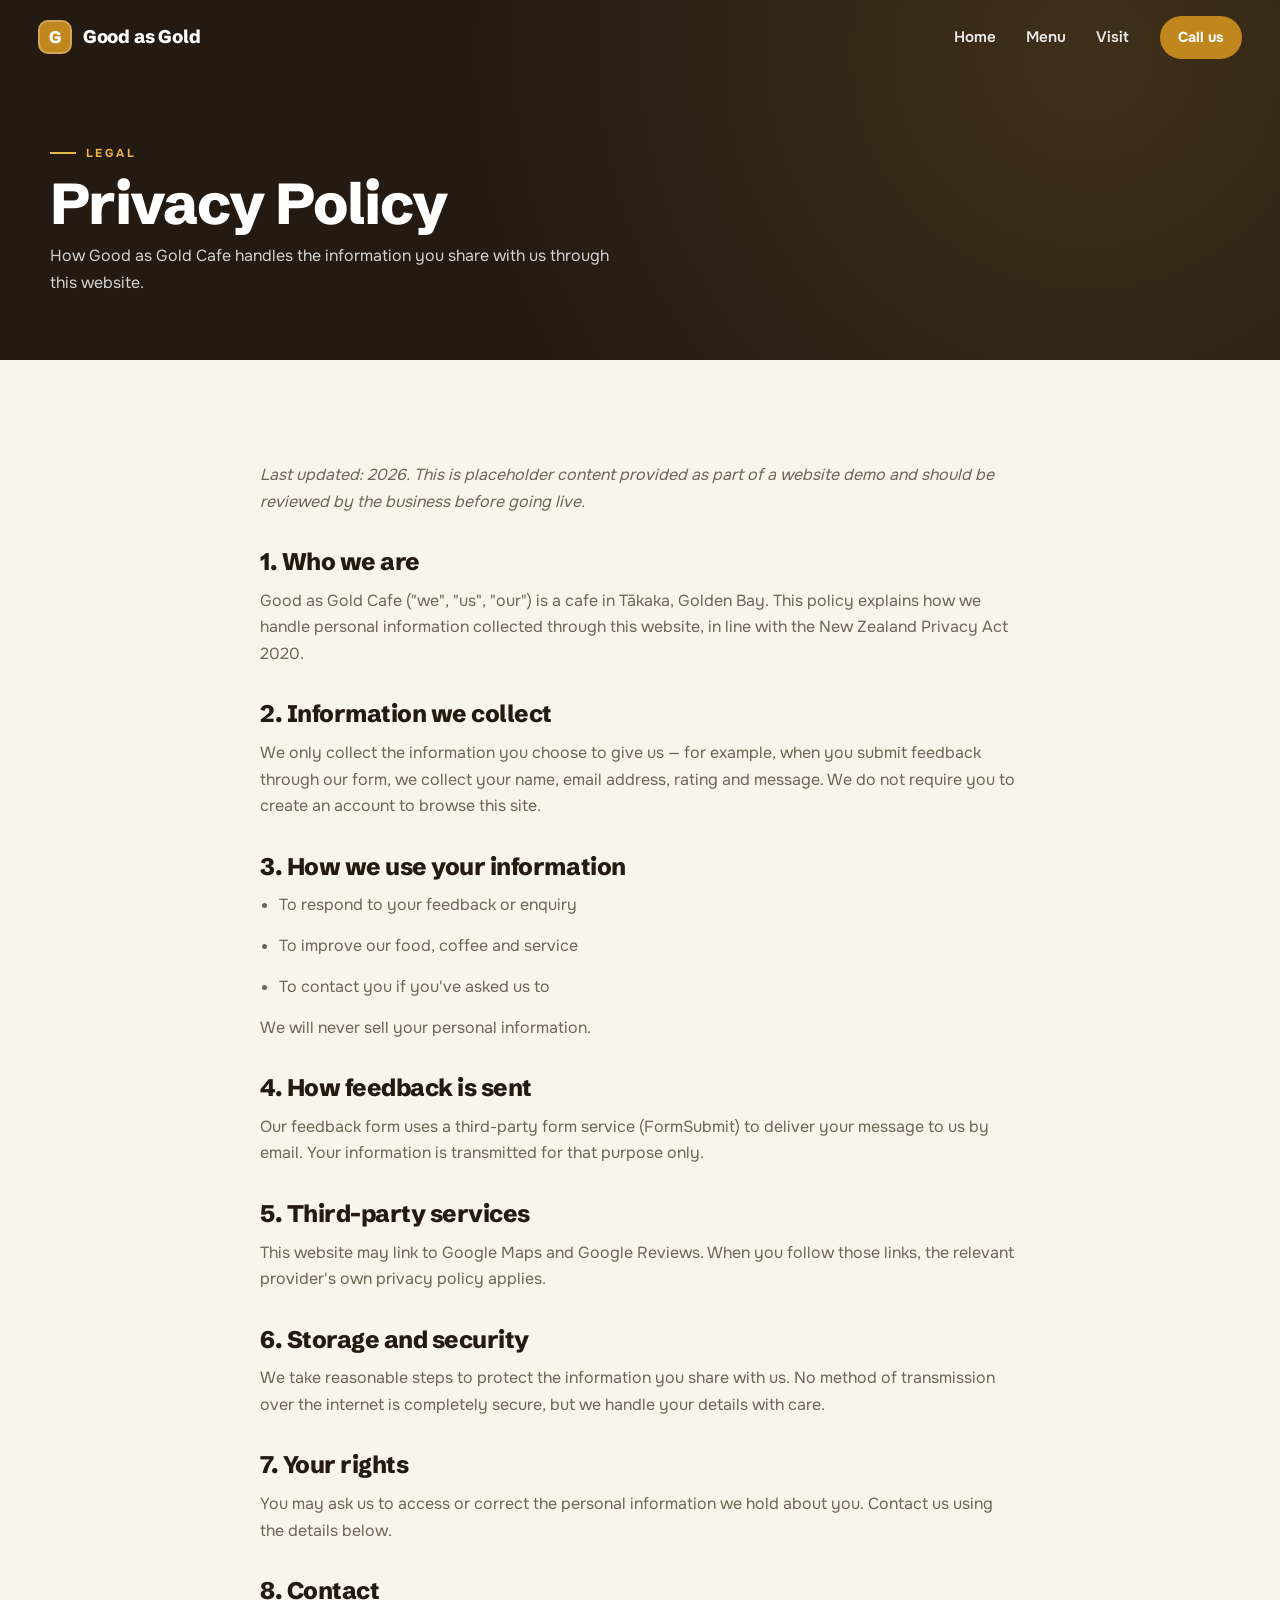
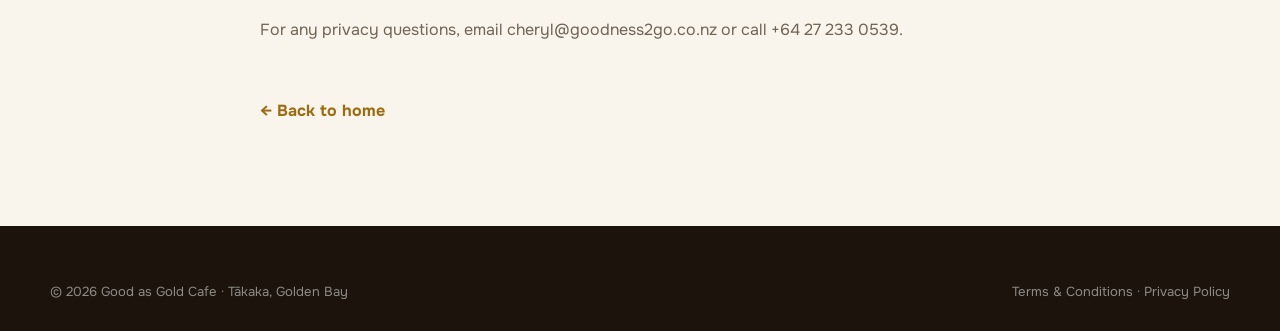
==== privacy.html @ ed058e1f "Initial build: Good as Gold Cafe" ====
<!DOCTYPE html>
<html lang="en-NZ">
<head>
<meta charset="UTF-8" />
<meta name="viewport" content="width=device-width, initial-scale=1.0" />
<title>Privacy Policy | Good as Gold Cafe</title>
<meta name="description" content="Privacy policy for Good as Gold Cafe, Tākaka." />
<link rel="preconnect" href="https://fonts.googleapis.com" />
<link rel="preconnect" href="https://fonts.gstatic.com" crossorigin />
<link href="https://fonts.googleapis.com/css2?family=Schibsted+Grotesk:wght@500;700;800&family=Onest:wght@400;500;600;700&display=swap" rel="stylesheet" />
<link rel="stylesheet" href="styles.css" />
<link rel="icon" href="data:image/svg+xml,%3Csvg xmlns='http://www.w3.org/2000/svg' viewBox='0 0 100 100'%3E%3Crect width='100' height='100' rx='22' fill='%23c0871f'/%3E%3Ctext x='50' y='70' font-family='Georgia,serif' font-size='58' font-weight='bold' text-anchor='middle' fill='white'%3EG%3C/text%3E%3C/svg%3E" />
</head>
<body>

<nav class="nav scrolled">
  <a href="index.html" class="brand"><span class="mark">G</span> Good as Gold</a>
  <div class="nav-links">
    <a href="index.html" class="link">Home</a>
    <a href="index.html#menu" class="link">Menu</a>
    <a href="index.html#visit" class="link">Visit</a>
    <a href="tel:+6427233 0539" class="nav-cta">Call us</a>
  </div>
  <button class="nav-toggle" aria-label="Menu"><span></span><span></span><span></span></button>
</nav>

<header class="subhead">
  <div class="wrap">
    <span class="eyebrow">Legal</span>
    <h1>Privacy Policy</h1>
    <p>How Good as Gold Cafe handles the information you share with us through this website.</p>
  </div>
</header>

<section class="section section-cream">
  <div class="wrap prose">
    <p><em>Last updated: 2026. This is placeholder content provided as part of a website demo and should be reviewed by the business before going live.</em></p>

    <h2>1. Who we are</h2>
    <p>Good as Gold Cafe ("we", "us", "our") is a cafe in Tākaka, Golden Bay. This policy explains how we handle personal information collected through this website, in line with the New Zealand Privacy Act 2020.</p>

    <h2>2. Information we collect</h2>
    <p>We only collect the information you choose to give us — for example, when you submit feedback through our form, we collect your name, email address, rating and message. We do not require you to create an account to browse this site.</p>

    <h2>3. How we use your information</h2>
    <ul>
      <li>To respond to your feedback or enquiry</li>
      <li>To improve our food, coffee and service</li>
      <li>To contact you if you've asked us to</li>
    </ul>
    <p>We will never sell your personal information.</p>

    <h2>4. How feedback is sent</h2>
    <p>Our feedback form uses a third-party form service (FormSubmit) to deliver your message to us by email. Your information is transmitted for that purpose only.</p>

    <h2>5. Third-party services</h2>
    <p>This website may link to Google Maps and Google Reviews. When you follow those links, the relevant provider's own privacy policy applies.</p>

    <h2>6. Storage and security</h2>
    <p>We take reasonable steps to protect the information you share with us. No method of transmission over the internet is completely secure, but we handle your details with care.</p>

    <h2>7. Your rights</h2>
    <p>You may ask us to access or correct the personal information we hold about you. Contact us using the details below.</p>

    <h2>8. Contact</h2>
    <p>For any privacy questions, email <a href="mailto:cheryl@goodness2go.co.nz">cheryl@goodness2go.co.nz</a> or call <a href="tel:+6427233 0539">+64 27 233 0539</a>.</p>

    <a href="index.html" class="back-link">← Back to home</a>
  </div>
</section>

<footer class="footer">
  <div class="wrap">
    <div class="footer-bottom" style="border-top:0;padding-top:0;">
      <span>© <span data-year>2026</span> Good as Gold Cafe · Tākaka, Golden Bay</span>
      <span><a href="terms.html">Terms &amp; Conditions</a> · <a href="privacy.html">Privacy Policy</a></span>
    </div>
  </div>
</footer>

<script src="main.js"></script>
</body>
</html>
---- styles.css ----
/* Good as Gold Cafe — Fresh archetype
   Fonts: Schibsted Grotesk (display) + Onest (body)
   Accent: warm Golden Bay gold on cream, warm espresso anchor */

:root {
  --gold: #c0871f;
  --gold-deep: #9c6c14;
  --gold-soft: #e7b64d;
  --espresso: #241a12;
  --espresso-2: #322418;
  --ink: #2a231c;
  --cream: #faf5ec;
  --bone: #f1e7d6;
  --card: #ffffff;
  --muted: #6f6455;
  --line: rgba(36, 26, 18, 0.10);
  --radius: 18px;
  --radius-lg: 26px;
  --shadow: 0 18px 44px -24px rgba(36, 26, 18, 0.45);
  --shadow-soft: 0 10px 30px -20px rgba(36, 26, 18, 0.5);
  --maxw: 1180px;
  --img-filter: saturate(1.02) contrast(1.03) brightness(0.99);
}

* { margin: 0; padding: 0; box-sizing: border-box; }

html { scroll-behavior: smooth; }

body {
  font-family: "Onest", system-ui, -apple-system, sans-serif;
  color: var(--ink);
  background: var(--cream);
  line-height: 1.65;
  -webkit-font-smoothing: antialiased;
  overflow-x: hidden;
}

img { image-orientation: from-image; max-width: 100%; display: block; }

h1, h2, h3, h4, .display {
  font-family: "Schibsted Grotesk", system-ui, sans-serif;
  font-weight: 800;
  line-height: 1.04;
  letter-spacing: -0.02em;
  color: var(--espresso);
}

a { color: inherit; text-decoration: none; }

.wrap { width: min(100% - 2.6rem, var(--maxw)); margin-inline: auto; }

.eyebrow {
  font-family: "Onest", sans-serif;
  text-transform: uppercase;
  letter-spacing: 0.24em;
  font-size: 0.72rem;
  font-weight: 700;
  color: var(--gold-deep);
  display: inline-flex;
  align-items: center;
  gap: 0.6rem;
}
.eyebrow::before {
  content: "";
  width: 26px; height: 2px;
  background: var(--gold);
  display: inline-block;
}

.section { padding: clamp(4rem, 8vw, 7rem) 0; }
.section-bone { background: var(--bone); }
.section-cream { background: var(--cream); }

.lead { font-size: 1.06rem; color: var(--muted); max-width: 60ch; }

/* Buttons */
.btn {
  display: inline-flex; align-items: center; justify-content: center; gap: 0.55rem;
  font-family: "Schibsted Grotesk", sans-serif;
  font-weight: 700; font-size: 0.98rem;
  padding: 0.95rem 1.7rem;
  border-radius: 999px;
  border: 2px solid transparent;
  cursor: pointer;
  transition: transform .25s ease, box-shadow .25s ease, background .25s ease, color .25s ease;
  white-space: nowrap;
}
.btn-primary { background: var(--gold); color: #fff; box-shadow: 0 14px 30px -14px rgba(192,135,31,.7); }
.btn-primary:hover { transform: translateY(-2px); background: var(--gold-deep); }
.btn-ghost { background: transparent; border-color: rgba(255,255,255,.55); color: #fff; }
.btn-ghost:hover { background: rgba(255,255,255,.12); transform: translateY(-2px); }
.btn-dark { background: var(--espresso); color: #fff; }
.btn-dark:hover { transform: translateY(-2px); background: #000; }
.btn-outline { border-color: var(--line); color: var(--espresso); background: #fff; }
.btn-outline:hover { border-color: var(--gold); color: var(--gold-deep); transform: translateY(-2px); }
.btn-lg { padding: 1.15rem 2.1rem; font-size: 1.05rem; }

/* ---------- NAV ---------- */
.nav {
  position: fixed; top: 0; left: 0; right: 0; z-index: 100;
  display: flex; align-items: center; justify-content: space-between;
  padding: 1rem clamp(1.3rem, 4vw, 2.4rem);
  transition: background .3s ease, box-shadow .3s ease, padding .3s ease;
}
.nav.scrolled {
  background: rgba(250, 245, 236, 0.92);
  backdrop-filter: blur(12px);
  box-shadow: 0 1px 0 var(--line);
  padding-top: .75rem; padding-bottom: .75rem;
}
.brand { display: flex; align-items: center; gap: .65rem; font-family: "Schibsted Grotesk", sans-serif; font-weight: 800; font-size: 1.15rem; color: #fff; letter-spacing: -0.01em; }
.nav.scrolled .brand { color: var(--espresso); }
.brand .mark {
  width: 34px; height: 34px; border-radius: 10px;
  background: var(--gold); color: #fff;
  display: grid; place-items: center; font-size: 1.05rem; font-weight: 800;
  box-shadow: inset 0 0 0 2px rgba(255,255,255,.25);
}
.nav-links { display: flex; align-items: center; gap: 1.9rem; }
.nav-links a.link { color: rgba(255,255,255,.9); font-weight: 600; font-size: .95rem; transition: color .2s; }
.nav.scrolled .nav-links a.link { color: var(--muted); }
.nav-links a.link:hover { color: var(--gold-soft); }
.nav.scrolled .nav-links a.link:hover { color: var(--gold-deep); }
.nav-cta { background: var(--gold); color: #fff !important; padding: .6rem 1.15rem; border-radius: 999px; font-weight: 700; font-size: .9rem; transition: transform .2s, background .2s; }
.nav-cta:hover { transform: translateY(-1px); background: var(--gold-deep); }
.nav-toggle { display: none; background: none; border: 0; cursor: pointer; flex-direction: column; gap: 5px; }
.nav-toggle span { width: 26px; height: 2px; background: #fff; display: block; transition: .3s; }
.nav.scrolled .nav-toggle span { background: var(--espresso); }

@media (max-width: 860px) {
  .nav-links {
    position: fixed; inset: 0 0 0 auto; width: min(78vw, 320px);
    background: var(--espresso); flex-direction: column; align-items: flex-start;
    justify-content: center; gap: 1.6rem; padding: 2rem 2.2rem;
    transform: translateX(100%); transition: transform .35s ease; box-shadow: var(--shadow);
  }
  .nav-links.open { transform: translateX(0); }
  .nav-links a.link { color: #fff; font-size: 1.15rem; }
  .nav.scrolled .nav-links a.link { color: #fff; }
  .nav-toggle { display: flex; }
}

/* ---------- HERO ---------- */
.hero { position: relative; min-height: 100svh; display: flex; align-items: center; background: var(--espresso); overflow: hidden; }
.hero-slides { position: absolute; inset: 0; }
.hero-slide {
  position: absolute; inset: 0;
  background-size: cover; background-position: center;
  opacity: 0; transition: opacity 1.6s ease-in-out;
  filter: var(--img-filter);
}
.hero-slide.active { opacity: 1; }
.hero-overlay {
  position: absolute; inset: 0;
  background: linear-gradient(115deg, rgba(36,26,18,.82) 0%, rgba(36,26,18,.55) 48%, rgba(36,26,18,.30) 100%);
}
.hero-content { position: relative; z-index: 2; padding-top: 6rem; padding-bottom: 3rem; }
.hero .eyebrow { color: var(--gold-soft); }
.hero .eyebrow::before { background: var(--gold-soft); }
.hero h1 { color: #fff; font-size: clamp(2.5rem, 6.4vw, 4.9rem); max-width: 16ch; margin: 1.1rem 0 1.2rem; }
.hero h1 .hl { color: var(--gold-soft); }
.hero p.sub { color: rgba(255,255,255,.9); font-size: clamp(1.02rem, 2vw, 1.22rem); max-width: 46ch; margin-bottom: 2rem; }
.hero-ctas { display: flex; gap: .9rem; flex-wrap: wrap; }
.hero-meta { display: flex; gap: 1.8rem; margin-top: 2.6rem; flex-wrap: wrap; color: rgba(255,255,255,.85); font-size: .92rem; }
.hero-meta b { color: #fff; font-family: "Schibsted Grotesk", sans-serif; display: block; font-size: 1.05rem; }
.scroll-hint { position: absolute; bottom: 1.4rem; left: 50%; transform: translateX(-50%); z-index: 2; color: rgba(255,255,255,.7); font-size: .75rem; letter-spacing: .2em; text-transform: uppercase; animation: bob 2s ease-in-out infinite; }
@keyframes bob { 0%,100% { transform: translate(-50%,0);} 50% { transform: translate(-50%,7px);} }

/* ---------- TRUST STRIP ---------- */
.trust { background: var(--espresso); color: #fff; padding: 2.4rem 0; }
.trust-grid { display: grid; grid-template-columns: repeat(3, 1fr); gap: 1.6rem; }
.trust-item { display: flex; gap: 1rem; align-items: flex-start; }
.trust-item .ic { flex: 0 0 auto; width: 46px; height: 46px; border-radius: 12px; background: rgba(231,182,77,.14); display: grid; place-items: center; color: var(--gold-soft); }
.trust-item h4 { color: #fff; font-size: 1.02rem; margin-bottom: .15rem; }
.trust-item p { color: rgba(255,255,255,.72); font-size: .9rem; line-height: 1.5; }
@media (max-width: 780px){ .trust-grid { grid-template-columns: 1fr; gap: 1.3rem; } }

/* ---------- SECTION HEADS ---------- */
.head { max-width: 62ch; margin-bottom: 3rem; }
.head.center { margin-inline: auto; text-align: center; }
.head h2 { font-size: clamp(2rem, 4.4vw, 3.1rem); margin: .8rem 0 1rem; }

/* ---------- SERVICES ---------- */
.cards { display: grid; grid-template-columns: repeat(3, 1fr); gap: 1.4rem; }
.card {
  background: var(--card); border-radius: var(--radius-lg); padding: 2rem 1.7rem;
  border: 1px solid var(--line); box-shadow: var(--shadow-soft);
  transition: transform .3s ease, box-shadow .3s ease;
}
.card:hover { transform: translateY(-6px); box-shadow: var(--shadow); }
.card .ic { width: 54px; height: 54px; border-radius: 15px; background: linear-gradient(150deg, var(--gold-soft), var(--gold)); display: grid; place-items: center; color: #fff; margin-bottom: 1.2rem; box-shadow: 0 10px 20px -12px rgba(192,135,31,.9); }
.card h3 { font-size: 1.25rem; margin-bottom: .5rem; }
.card p { color: var(--muted); font-size: .96rem; }
@media (max-width: 900px){ .cards { grid-template-columns: 1fr 1fr; } }
@media (max-width: 620px){ .cards { grid-template-columns: 1fr; } }

/* ---------- ABOUT ---------- */
.split { display: grid; grid-template-columns: 1.05fr 1fr; gap: clamp(2rem, 5vw, 4.5rem); align-items: center; }
.about-media { position: relative; }
.about-media img { width: 100%; aspect-ratio: 4/3; object-fit: cover; border-radius: var(--radius-lg); filter: var(--img-filter); box-shadow: var(--shadow); }
.corner-tag { position: absolute; bottom: -18px; left: -18px; background: var(--gold); color: #fff; padding: 1rem 1.3rem; border-radius: 16px; font-family: "Schibsted Grotesk", sans-serif; font-weight: 800; line-height: 1.1; box-shadow: var(--shadow); }
.corner-tag span { display: block; font-size: .72rem; font-weight: 600; opacity: .85; letter-spacing: .12em; text-transform: uppercase; }
.corner-tag b { font-size: 1.5rem; }
.checklist { list-style: none; margin-top: 1.6rem; display: grid; gap: .85rem; }
.checklist li { display: flex; gap: .8rem; align-items: flex-start; font-weight: 500; }
.checklist li .tick { flex: 0 0 auto; width: 24px; height: 24px; border-radius: 50%; background: rgba(192,135,31,.14); color: var(--gold-deep); display: grid; place-items: center; margin-top: 2px; }
.about p + p { margin-top: 1rem; }
@media (max-width: 860px){ .split { grid-template-columns: 1fr; } .corner-tag { left: auto; right: 16px; } }

/* ---------- GALLERY (masonry natural) ---------- */
.gallery { column-count: 3; column-gap: 1.1rem; }
.gallery img { width: 100%; height: auto; display: block; margin-bottom: 1.1rem; border-radius: var(--radius); filter: var(--img-filter); break-inside: avoid; box-shadow: var(--shadow-soft); transition: transform .35s ease; }
.gallery img:hover { transform: scale(1.02); }
@media (max-width: 860px){ .gallery { column-count: 2; } }
@media (max-width: 520px){ .gallery { column-count: 1; } }

/* ---------- CREW ---------- */
.crew { display: grid; grid-template-columns: repeat(3, 1fr); gap: 1.4rem; }
.crew-card { background: var(--card); border-radius: var(--radius-lg); padding: 2rem 1.7rem; border: 1px solid var(--line); text-align: center; box-shadow: var(--shadow-soft); transition: transform .3s; }
.crew-card:hover { transform: translateY(-5px); }
.avatar { width: 78px; height: 78px; border-radius: 50%; margin: 0 auto 1.1rem; background: var(--espresso); color: var(--gold-soft); display: grid; place-items: center; font-family: "Schibsted Grotesk", sans-serif; font-weight: 800; font-size: 1.5rem; box-shadow: 0 0 0 4px rgba(192,135,31,.22); }
.crew-card h4 { font-size: 1.2rem; }
.crew-card .role { color: var(--gold-deep); font-weight: 700; font-size: .82rem; text-transform: uppercase; letter-spacing: .12em; margin: .3rem 0 .7rem; }
.crew-card p { color: var(--muted); font-size: .93rem; }
@media (max-width: 820px){ .crew { grid-template-columns: 1fr; max-width: 420px; margin-inline: auto; } }

.badge { display: inline-block; background: rgba(192,135,31,.14); color: var(--gold-deep); font-weight: 700; font-size: .74rem; letter-spacing: .1em; text-transform: uppercase; padding: .35rem .85rem; border-radius: 999px; margin-bottom: 1rem; }

/* ---------- REVIEWS ---------- */
.reviews { display: grid; grid-template-columns: repeat(3, 1fr); gap: 1.4rem; }
.review-card { background: var(--card); border-radius: var(--radius-lg); padding: 1.9rem 1.7rem; border: 1px solid var(--line); box-shadow: var(--shadow-soft); }
.stars { color: var(--gold); letter-spacing: 2px; margin-bottom: .9rem; font-size: 1.05rem; }
.review-card p { font-style: italic; color: var(--ink); margin-bottom: 1.2rem; }
.reviewer { display: flex; align-items: center; gap: .7rem; }
.reviewer .r-av { width: 40px; height: 40px; border-radius: 50%; background: var(--bone); color: var(--espresso); display: grid; place-items: center; font-weight: 700; font-family: "Schibsted Grotesk", sans-serif; }
.reviewer b { display: block; font-size: .95rem; }
.reviewer span { color: var(--muted); font-size: .82rem; }
@media (max-width: 900px){ .reviews { grid-template-columns: 1fr; } }

/* ---------- REVIEW FUNNEL BANNER ---------- */
.funnel { background: var(--espresso); color: #fff; text-align: center; position: relative; overflow: hidden; }
.funnel::after { content: ""; position: absolute; inset: 0; background: radial-gradient(circle at 80% 20%, rgba(231,182,77,.16), transparent 55%); }
.funnel .wrap { position: relative; z-index: 2; }
.funnel h2 { color: #fff; font-size: clamp(1.8rem, 4vw, 2.8rem); max-width: 22ch; margin: .6rem auto 1rem; }
.funnel .fstars { color: var(--gold-soft); font-size: 1.8rem; letter-spacing: 5px; margin-bottom: 1.2rem; }
.funnel p { color: rgba(255,255,255,.8); max-width: 48ch; margin: 0 auto 1.8rem; }

/* ---------- CONTACT ---------- */
.contact { background: var(--espresso); color: #fff; }
.contact .split { align-items: stretch; }
.contact h2 { color: #fff; }
.contact .eyebrow { color: var(--gold-soft); } .contact .eyebrow::before { background: var(--gold-soft); }
.contact p.lead { color: rgba(255,255,255,.78); }
.info-list { list-style: none; margin: 2rem 0; display: grid; gap: 1.2rem; }
.info-list li { display: flex; gap: 1rem; align-items: flex-start; }
.info-list .ic { flex: 0 0 auto; width: 46px; height: 46px; border-radius: 12px; background: rgba(231,182,77,.14); color: var(--gold-soft); display: grid; place-items: center; }
.info-list b { display: block; color: #fff; font-family: "Schibsted Grotesk", sans-serif; }
.info-list a, .info-list span { color: rgba(255,255,255,.8); }
.info-list a:hover { color: var(--gold-soft); }
.contact-actions { display: grid; gap: 1rem; align-content: center; background: var(--espresso-2); border: 1px solid rgba(255,255,255,.08); border-radius: var(--radius-lg); padding: 2.2rem; }
.contact-actions h3 { color: #fff; font-size: 1.4rem; margin-bottom: .3rem; }
.contact-actions p { color: rgba(255,255,255,.7); font-size: .93rem; margin-bottom: .6rem; }
.contact-actions .btn { width: 100%; }
.hours-mini { margin-top: .4rem; font-size: .88rem; color: rgba(255,255,255,.72); border-top: 1px solid rgba(255,255,255,.1); padding-top: 1rem; }
.hours-mini div { display: flex; justify-content: space-between; padding: .18rem 0; }

/* ---------- FOOTER ---------- */
.footer { background: #1b130c; color: rgba(255,255,255,.7); padding: 3.4rem 0 1.8rem; }
.footer-top { display: grid; grid-template-columns: 1.4fr 1fr 1fr; gap: 2rem; margin-bottom: 2.4rem; }
.footer .brand { color: #fff; margin-bottom: .9rem; }
.footer p { font-size: .92rem; max-width: 34ch; }
.footer h5 { color: #fff; font-family: "Schibsted Grotesk", sans-serif; font-size: .95rem; text-transform: uppercase; letter-spacing: .1em; margin-bottom: 1rem; }
.footer ul { list-style: none; display: grid; gap: .55rem; }
.footer ul a { color: rgba(255,255,255,.7); font-size: .92rem; }
.footer ul a:hover { color: var(--gold-soft); }
.footer-bottom { border-top: 1px solid rgba(255,255,255,.1); padding-top: 1.4rem; display: flex; justify-content: space-between; flex-wrap: wrap; gap: .6rem; font-size: .82rem; color: rgba(255,255,255,.5); }
@media (max-width: 780px){ .footer-top { grid-template-columns: 1fr; gap: 1.6rem; } }

/* ---------- REVEAL ANIM ---------- */
.reveal { opacity: 0; transform: translateY(28px); transition: opacity .8s ease, transform .8s ease; }
.reveal.in { opacity: 1; transform: none; }

/* ---------- INTRO OVERLAY ---------- */
.intro { position: fixed; inset: 0; z-index: 2000; background: var(--espresso); display: grid; place-items: center; transition: opacity .7s ease, visibility .7s ease; }
.intro.hide { opacity: 0; visibility: hidden; }
.intro-inner { text-align: center; }
.intro .mark-lg { width: 74px; height: 74px; border-radius: 20px; background: var(--gold); color: #fff; display: grid; place-items: center; font-family: "Schibsted Grotesk", sans-serif; font-weight: 800; font-size: 2rem; margin: 0 auto 1.1rem; animation: pop .8s cubic-bezier(.2,.8,.2,1); }
.intro h2 { color: #fff; font-size: 1.5rem; letter-spacing: -.01em; opacity: 0; animation: fadeUp .7s ease .3s forwards; }
.intro .load-bar { width: 130px; height: 3px; background: rgba(255,255,255,.15); border-radius: 3px; margin: 1.3rem auto 0; overflow: hidden; }
.intro .load-bar span { display: block; height: 100%; width: 0; background: var(--gold-soft); animation: load 1.1s ease forwards; }
@keyframes pop { 0% { transform: scale(.6); opacity: 0;} 100% { transform: scale(1); opacity: 1;} }
@keyframes fadeUp { to { opacity: 1; transform: none; } }
@keyframes load { to { width: 100%; } }

/* ---------- SUB-PAGE HEADER ---------- */
.subhead { background: var(--espresso); color: #fff; padding: 8.5rem 0 4rem; position: relative; overflow: hidden; }
.subhead::after { content: ""; position: absolute; inset: 0; background: radial-gradient(circle at 85% 15%, rgba(231,182,77,.14), transparent 55%); }
.subhead .wrap { position: relative; z-index: 2; }
.subhead h1 { color: #fff; font-size: clamp(2.2rem, 5vw, 3.6rem); margin: .7rem 0 .6rem; }
.subhead p { color: rgba(255,255,255,.8); max-width: 52ch; }
.subhead .eyebrow { color: var(--gold-soft); } .subhead .eyebrow::before { background: var(--gold-soft); }

/* ---------- LEGAL / PROSE ---------- */
.prose { max-width: 760px; margin-inline: auto; }
.prose h2 { font-size: 1.5rem; margin: 2.2rem 0 .8rem; }
.prose p, .prose li { color: var(--muted); margin-bottom: .9rem; }
.prose ul { padding-left: 1.2rem; }
.back-link { display: inline-flex; align-items: center; gap: .4rem; color: var(--gold-deep); font-weight: 700; margin-top: 2.5rem; }
.back-link:hover { gap: .7rem; transition: gap .2s; }

@media (prefers-reduced-motion: reduce) {
  .hero-slide { transition: none; }
  .reveal { opacity: 1; transform: none; transition: none; }
  * { animation: none !important; }
}
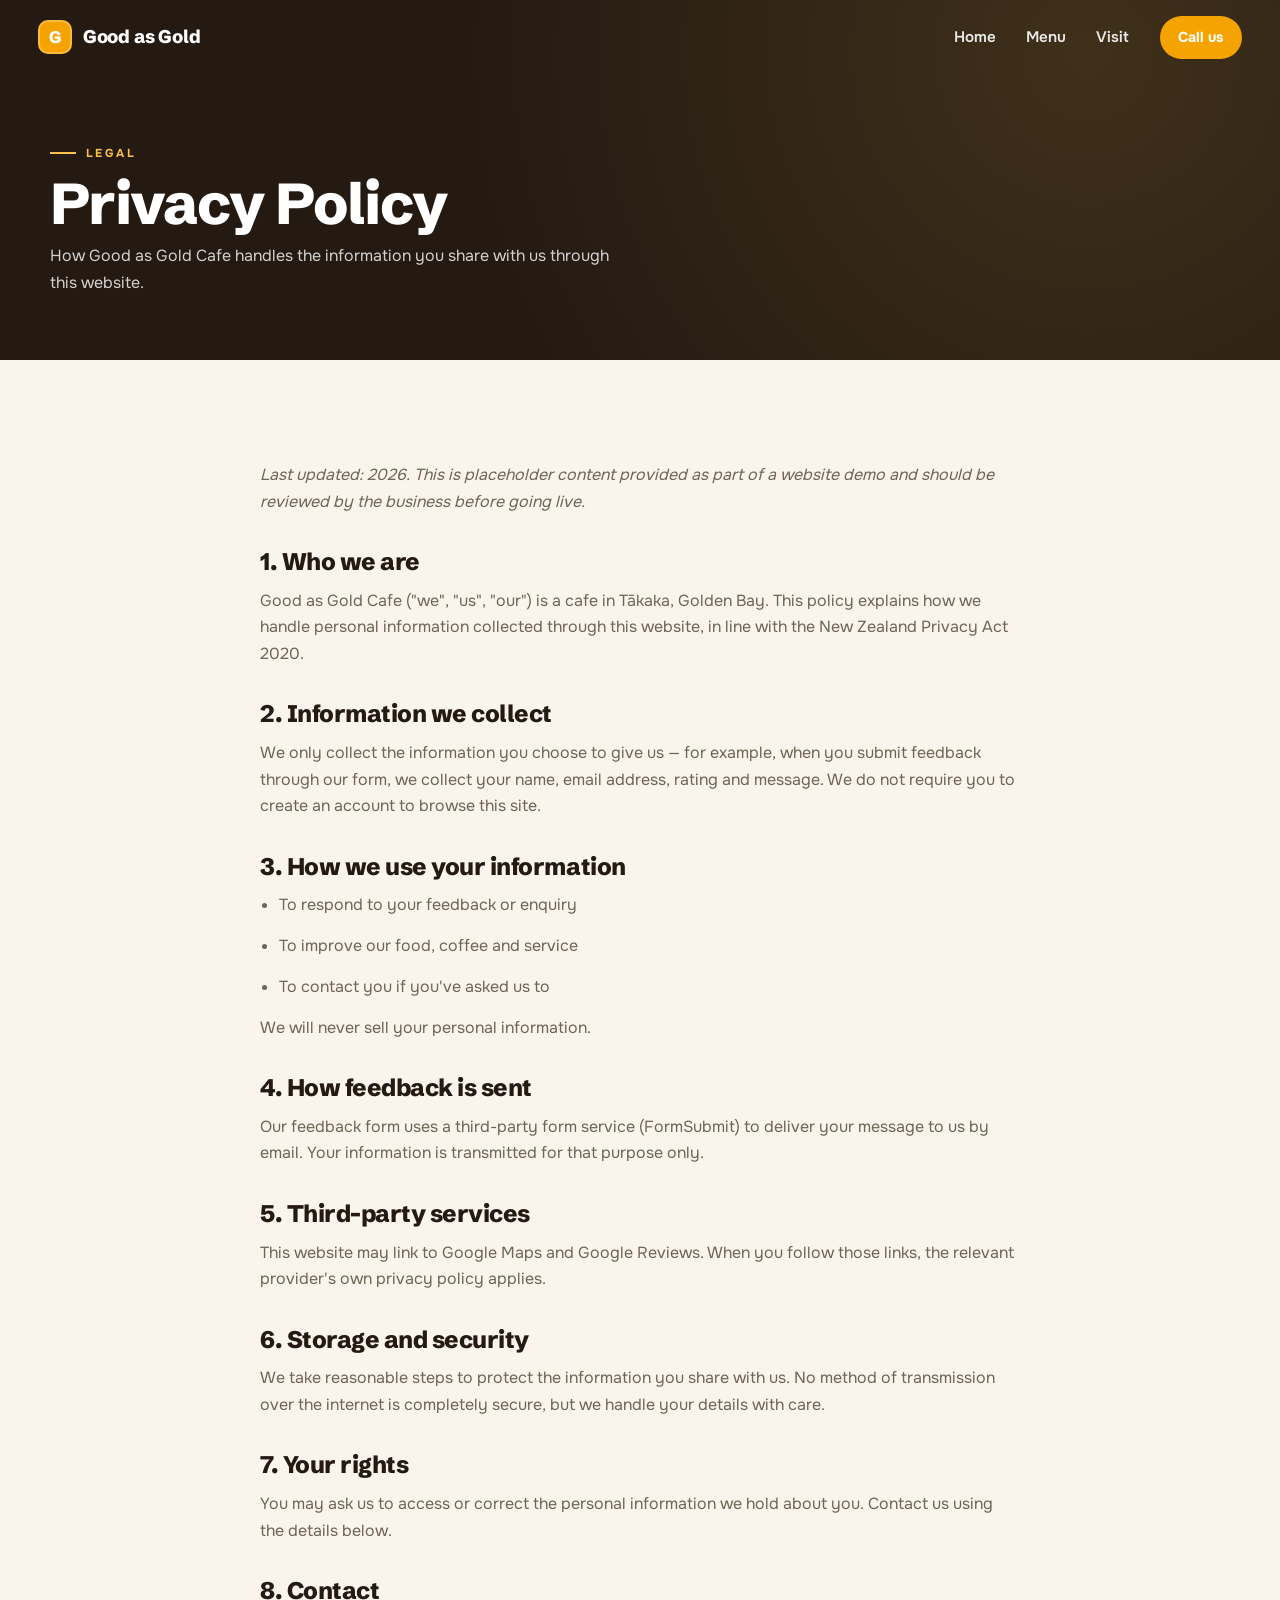
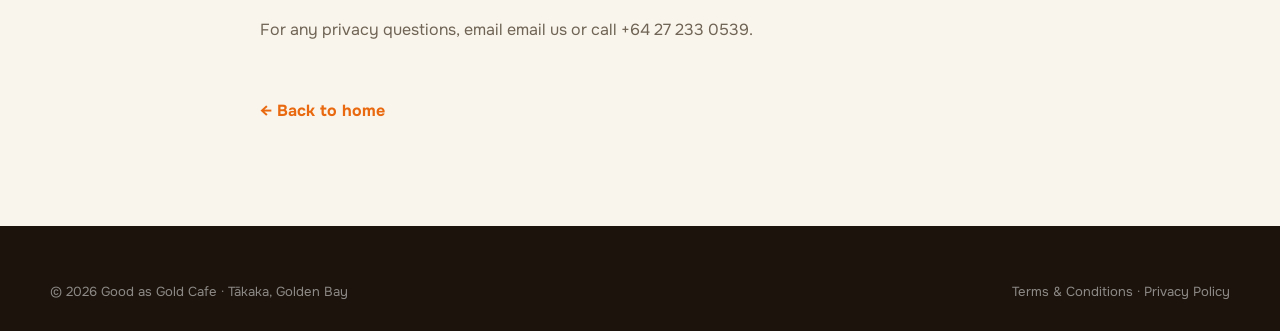
==== commit c505274d: "Apply current build standard: rotating hero + frosted review widget, photos on every menu card, real" ====
--- a/privacy.html
+++ b/privacy.html
@@ -63,7 +63,7 @@
     <p>You may ask us to access or correct the personal information we hold about you. Contact us using the details below.</p>
 
     <h2>8. Contact</h2>
-    <p>For any privacy questions, email <a href="mailto:cheryl@goodness2go.co.nz">cheryl@goodness2go.co.nz</a> or call <a href="tel:+6427233 0539">+64 27 233 0539</a>.</p>
+    <p>For any privacy questions, email <a href="#" data-gmail data-user="cheryl" data-domain="goodness2go.co.nz" data-su="Enquiry%20%E2%80%94%20Good%20as%20Gold%20Cafe" data-body="Hi%20Cheryl%2C%0A%0A">email us</a> or call <a href="tel:+6427233 0539">+64 27 233 0539</a>.</p>
 
     <a href="index.html" class="back-link">← Back to home</a>
   </div>
--- a/styles.css
+++ b/styles.css
@@ -3,9 +3,9 @@
    Accent: warm Golden Bay gold on cream, warm espresso anchor */
 
 :root {
-  --gold: #c0871f;
-  --gold-deep: #9c6c14;
-  --gold-soft: #e7b64d;
+  --gold: #f5a300;
+  --gold-deep: #e8690f;
+  --gold-soft: #fbc24a;
   --espresso: #241a12;
   --espresso-2: #322418;
   --ink: #2a231c;
@@ -85,7 +85,7 @@
   transition: transform .25s ease, box-shadow .25s ease, background .25s ease, color .25s ease;
   white-space: nowrap;
 }
-.btn-primary { background: var(--gold); color: #fff; box-shadow: 0 14px 30px -14px rgba(192,135,31,.7); }
+.btn-primary { background: var(--gold); color: var(--espresso); box-shadow: 0 14px 30px -14px rgba(245,163,0,.7); }
 .btn-primary:hover { transform: translateY(-2px); background: var(--gold-deep); }
 .btn-ghost { background: transparent; border-color: rgba(255,255,255,.55); color: #fff; }
 .btn-ghost:hover { background: rgba(255,255,255,.12); transform: translateY(-2px); }
@@ -188,7 +188,7 @@
   transition: transform .3s ease, box-shadow .3s ease;
 }
 .card:hover { transform: translateY(-6px); box-shadow: var(--shadow); }
-.card .ic { width: 54px; height: 54px; border-radius: 15px; background: linear-gradient(150deg, var(--gold-soft), var(--gold)); display: grid; place-items: center; color: #fff; margin-bottom: 1.2rem; box-shadow: 0 10px 20px -12px rgba(192,135,31,.9); }
+.card .ic { width: 54px; height: 54px; border-radius: 15px; background: linear-gradient(150deg, var(--gold-soft), var(--gold)); display: grid; place-items: center; color: #fff; margin-bottom: 1.2rem; box-shadow: 0 10px 20px -12px rgba(245,163,0,.9); }
 .card h3 { font-size: 1.25rem; margin-bottom: .5rem; }
 .card p { color: var(--muted); font-size: .96rem; }
 @media (max-width: 900px){ .cards { grid-template-columns: 1fr 1fr; } }
@@ -203,7 +203,7 @@
 .corner-tag b { font-size: 1.5rem; }
 .checklist { list-style: none; margin-top: 1.6rem; display: grid; gap: .85rem; }
 .checklist li { display: flex; gap: .8rem; align-items: flex-start; font-weight: 500; }
-.checklist li .tick { flex: 0 0 auto; width: 24px; height: 24px; border-radius: 50%; background: rgba(192,135,31,.14); color: var(--gold-deep); display: grid; place-items: center; margin-top: 2px; }
+.checklist li .tick { flex: 0 0 auto; width: 24px; height: 24px; border-radius: 50%; background: rgba(245,163,0,.14); color: var(--gold-deep); display: grid; place-items: center; margin-top: 2px; }
 .about p + p { margin-top: 1rem; }
 @media (max-width: 860px){ .split { grid-template-columns: 1fr; } .corner-tag { left: auto; right: 16px; } }
 
@@ -218,13 +218,13 @@
 .crew { display: grid; grid-template-columns: repeat(3, 1fr); gap: 1.4rem; }
 .crew-card { background: var(--card); border-radius: var(--radius-lg); padding: 2rem 1.7rem; border: 1px solid var(--line); text-align: center; box-shadow: var(--shadow-soft); transition: transform .3s; }
 .crew-card:hover { transform: translateY(-5px); }
-.avatar { width: 78px; height: 78px; border-radius: 50%; margin: 0 auto 1.1rem; background: var(--espresso); color: var(--gold-soft); display: grid; place-items: center; font-family: "Schibsted Grotesk", sans-serif; font-weight: 800; font-size: 1.5rem; box-shadow: 0 0 0 4px rgba(192,135,31,.22); }
+.avatar { width: 78px; height: 78px; border-radius: 50%; margin: 0 auto 1.1rem; background: var(--espresso); color: var(--gold-soft); display: grid; place-items: center; font-family: "Schibsted Grotesk", sans-serif; font-weight: 800; font-size: 1.5rem; box-shadow: 0 0 0 4px rgba(245,163,0,.22); }
 .crew-card h4 { font-size: 1.2rem; }
 .crew-card .role { color: var(--gold-deep); font-weight: 700; font-size: .82rem; text-transform: uppercase; letter-spacing: .12em; margin: .3rem 0 .7rem; }
 .crew-card p { color: var(--muted); font-size: .93rem; }
 @media (max-width: 820px){ .crew { grid-template-columns: 1fr; max-width: 420px; margin-inline: auto; } }
 
-.badge { display: inline-block; background: rgba(192,135,31,.14); color: var(--gold-deep); font-weight: 700; font-size: .74rem; letter-spacing: .1em; text-transform: uppercase; padding: .35rem .85rem; border-radius: 999px; margin-bottom: 1rem; }
+.badge { display: inline-block; background: rgba(245,163,0,.14); color: var(--gold-deep); font-weight: 700; font-size: .74rem; letter-spacing: .1em; text-transform: uppercase; padding: .35rem .85rem; border-radius: 999px; margin-bottom: 1rem; }
 
 /* ---------- REVIEWS ---------- */
 .reviews { display: grid; grid-template-columns: repeat(3, 1fr); gap: 1.4rem; }
@@ -313,3 +313,81 @@
   .reveal { opacity: 1; transform: none; transition: none; }
   * { animation: none !important; }
 }
+
+/* ---- Real logo + team photos ---- */
+.brand__img { height: 46px; width: auto; display: block; }
+.nav.scrolled .brand__img { height: 42px; }
+.footer .brand__img { height: 52px; }
+.avatar.photo { background: none; box-shadow: 0 0 0 4px rgba(245,163,0,.22); overflow: hidden; }
+.avatar.photo img { width: 100%; height: 100%; object-fit: cover; display: block; }
+.intro .intro-logo { width: clamp(120px, 22vw, 168px); height: auto; display: block; margin: 0 auto 1.1rem; animation: pop .8s cubic-bezier(.2,.8,.2,1); }
+
+/* Brand name text next to nav logo */
+.brand__name { font-family: "Schibsted Grotesk", sans-serif; font-weight: 800; font-size: 1.12rem; letter-spacing: -0.01em; color: #fff; white-space: nowrap; }
+.nav.scrolled .brand__name { color: var(--espresso); }
+@media (max-width: 520px){ .brand__name { display: none; } }
+
+/* ===== 360 virtual tour ===== */
+.tour { background: var(--espresso); color: #fff; }
+.tour .head h2 { color: #fff; }
+.tour .head p { color: rgba(255, 255, 255, 0.72); }
+.tour .eyebrow { color: var(--gold-soft); }
+.tour .eyebrow::before { background: var(--gold-soft); }
+.tour-frame {
+  position: relative;
+  aspect-ratio: 16 / 9;
+  border-radius: var(--radius-lg);
+  overflow: hidden;
+  background: #17110b;
+  box-shadow: var(--shadow);
+  border: 1px solid rgba(255, 255, 255, 0.12);
+}
+.tour-frame iframe { width: 100%; height: 100%; border: 0; display: block; }
+.tour-actions { display: flex; flex-wrap: wrap; gap: 14px; justify-content: center; margin-top: 28px; }
+.tour-note { text-align: center; color: rgba(255, 255, 255, 0.58); font-size: .9rem; margin-top: 16px; }
+@media (max-width: 700px) {
+  .tour-frame { aspect-ratio: 4 / 5; }
+  .tour-actions .btn { width: 100%; }
+}
+
+/* ===== Build-standard additions ===== */
+.hero-rating {
+  display: inline-flex; align-items: center; gap: .9rem;
+  margin-top: 1.9rem; padding: .8rem 1.2rem; border-radius: 14px;
+  background: rgba(255, 255, 255, 0.12);
+  backdrop-filter: blur(10px); -webkit-backdrop-filter: blur(10px);
+  border: 1px solid rgba(255, 255, 255, 0.26);
+}
+.hero-rating .hr-stars { color: var(--gold-soft); letter-spacing: 2px; font-size: 1rem; line-height: 1; }
+.hero-rating .hr-txt { font-size: .84rem; color: rgba(255, 255, 255, 0.86); line-height: 1.45; }
+.hero-rating .hr-txt strong { display: block; color: #fff; font-size: .96rem; }
+
+.card { overflow: hidden; }
+.card-media { margin: -2rem -1.7rem 1.3rem; aspect-ratio: 16 / 10; overflow: hidden; }
+.card-media img { width: 100%; height: 100%; object-fit: cover; display: block; filter: var(--img-filter); transition: transform .5s ease; }
+.card:hover .card-media img { transform: scale(1.06); }
+
+.checklist .tick { display: inline-grid; place-items: center; width: 22px; height: 22px; flex: none; }
+.checklist .tick svg { width: 14px; height: 14px; }
+
+.reviews-cta { text-align: center; margin-top: 2.2rem; }
+.btn .bico { width: 17px; height: 17px; flex: none; }
+
+.socials { display: flex; gap: .7rem; margin-top: 1.6rem; }
+.socials a {
+  width: 42px; height: 42px; border-radius: 12px; display: grid; place-items: center;
+  border: 1px solid rgba(255, 255, 255, 0.22); color: #fff;
+  transition: background .2s ease, color .2s ease, transform .2s ease, border-color .2s ease;
+}
+.socials a svg { width: 17px; height: 17px; }
+.socials a:hover { background: var(--gold); color: var(--espresso); border-color: var(--gold); transform: translateY(-2px); }
+
+.map-sec { padding: 0 0 4rem; background: var(--cream); }
+.map-wrap { border-radius: var(--radius-lg); overflow: hidden; box-shadow: var(--shadow); line-height: 0; }
+.map-wrap iframe { width: 100%; height: 380px; border: 0; display: block; }
+
+@media (max-width: 700px) {
+  .hero-rating { width: 100%; }
+  .socials { flex-wrap: wrap; }
+  .map-wrap iframe { height: 300px; }
+}
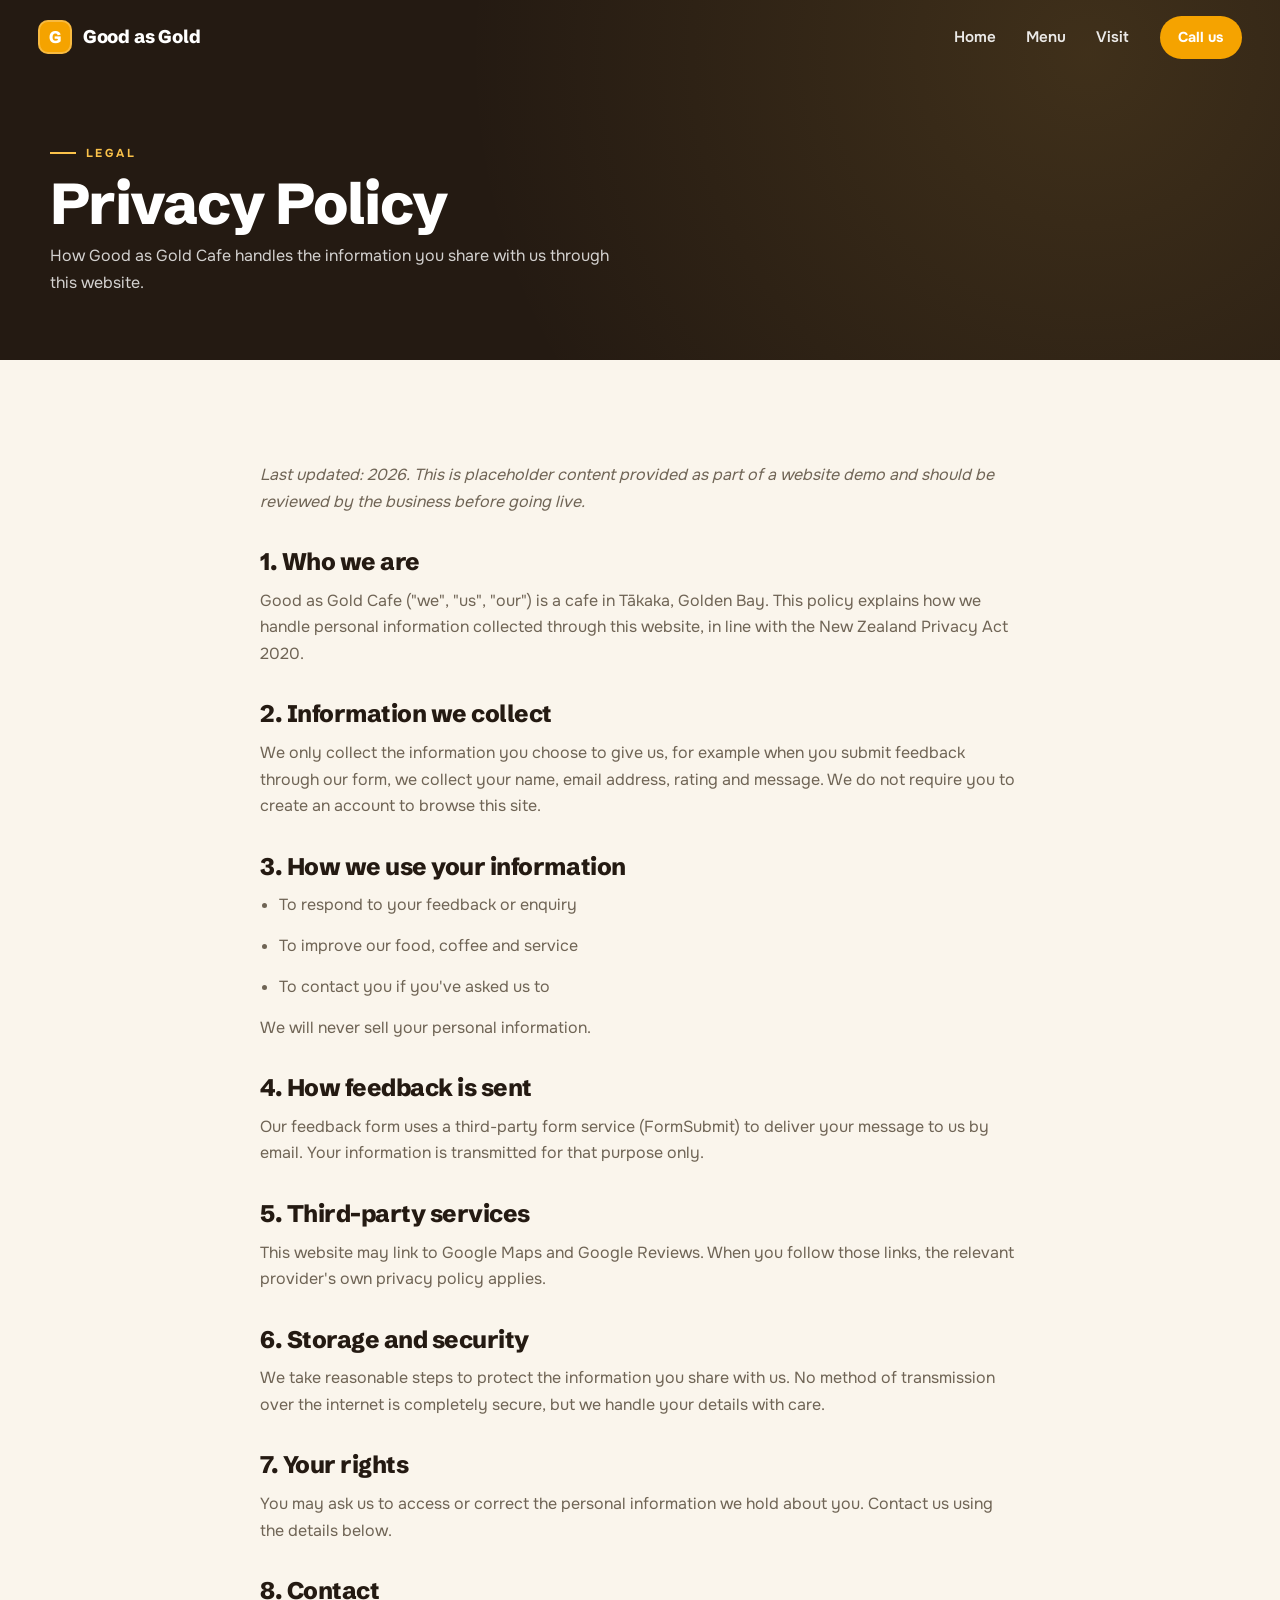
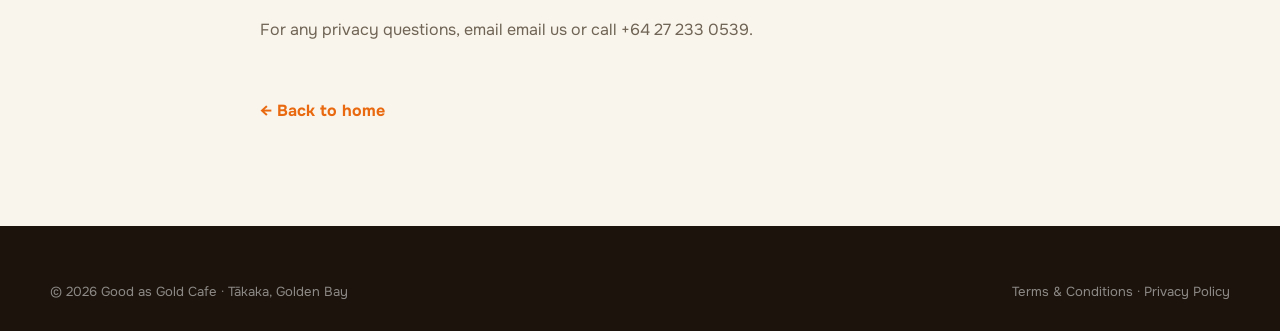
==== commit d327fb0c: "Client changes: explicit Facebook follow link, winter hours confirmed, remove long dashes from copy " ====
--- a/privacy.html
+++ b/privacy.html
@@ -40,7 +40,7 @@
     <p>Good as Gold Cafe ("we", "us", "our") is a cafe in Tākaka, Golden Bay. This policy explains how we handle personal information collected through this website, in line with the New Zealand Privacy Act 2020.</p>
 
     <h2>2. Information we collect</h2>
-    <p>We only collect the information you choose to give us — for example, when you submit feedback through our form, we collect your name, email address, rating and message. We do not require you to create an account to browse this site.</p>
+    <p>We only collect the information you choose to give us, for example when you submit feedback through our form, we collect your name, email address, rating and message. We do not require you to create an account to browse this site.</p>
 
     <h2>3. How we use your information</h2>
     <ul>
--- a/styles.css
+++ b/styles.css
@@ -208,11 +208,13 @@
 @media (max-width: 860px){ .split { grid-template-columns: 1fr; } .corner-tag { left: auto; right: 16px; } }
 
 /* ---------- GALLERY (masonry natural) ---------- */
-.gallery { column-count: 3; column-gap: 1.1rem; }
-.gallery img { width: 100%; height: auto; display: block; margin-bottom: 1.1rem; border-radius: var(--radius); filter: var(--img-filter); break-inside: avoid; box-shadow: var(--shadow-soft); transition: transform .35s ease; }
+.gallery { display: grid; grid-template-columns: repeat(3, 1fr); column-gap: 1.1rem; row-gap: 0; align-items: start; }
+.gallery.is-masonry { grid-auto-rows: 6px; grid-auto-flow: row dense; }
+.gallery figure { margin: 0 0 1.1rem; min-width: 0; }
+.gallery img { width: 100%; height: auto; display: block; border-radius: var(--radius); filter: var(--img-filter); box-shadow: var(--shadow-soft); transition: transform .35s ease; }
 .gallery img:hover { transform: scale(1.02); }
-@media (max-width: 860px){ .gallery { column-count: 2; } }
-@media (max-width: 520px){ .gallery { column-count: 1; } }
+@media (max-width: 860px){ .gallery { grid-template-columns: repeat(2, 1fr); } }
+@media (max-width: 520px){ .gallery { grid-template-columns: 1fr; } }
 
 /* ---------- CREW ---------- */
 .crew { display: grid; grid-template-columns: repeat(3, 1fr); gap: 1.4rem; }
